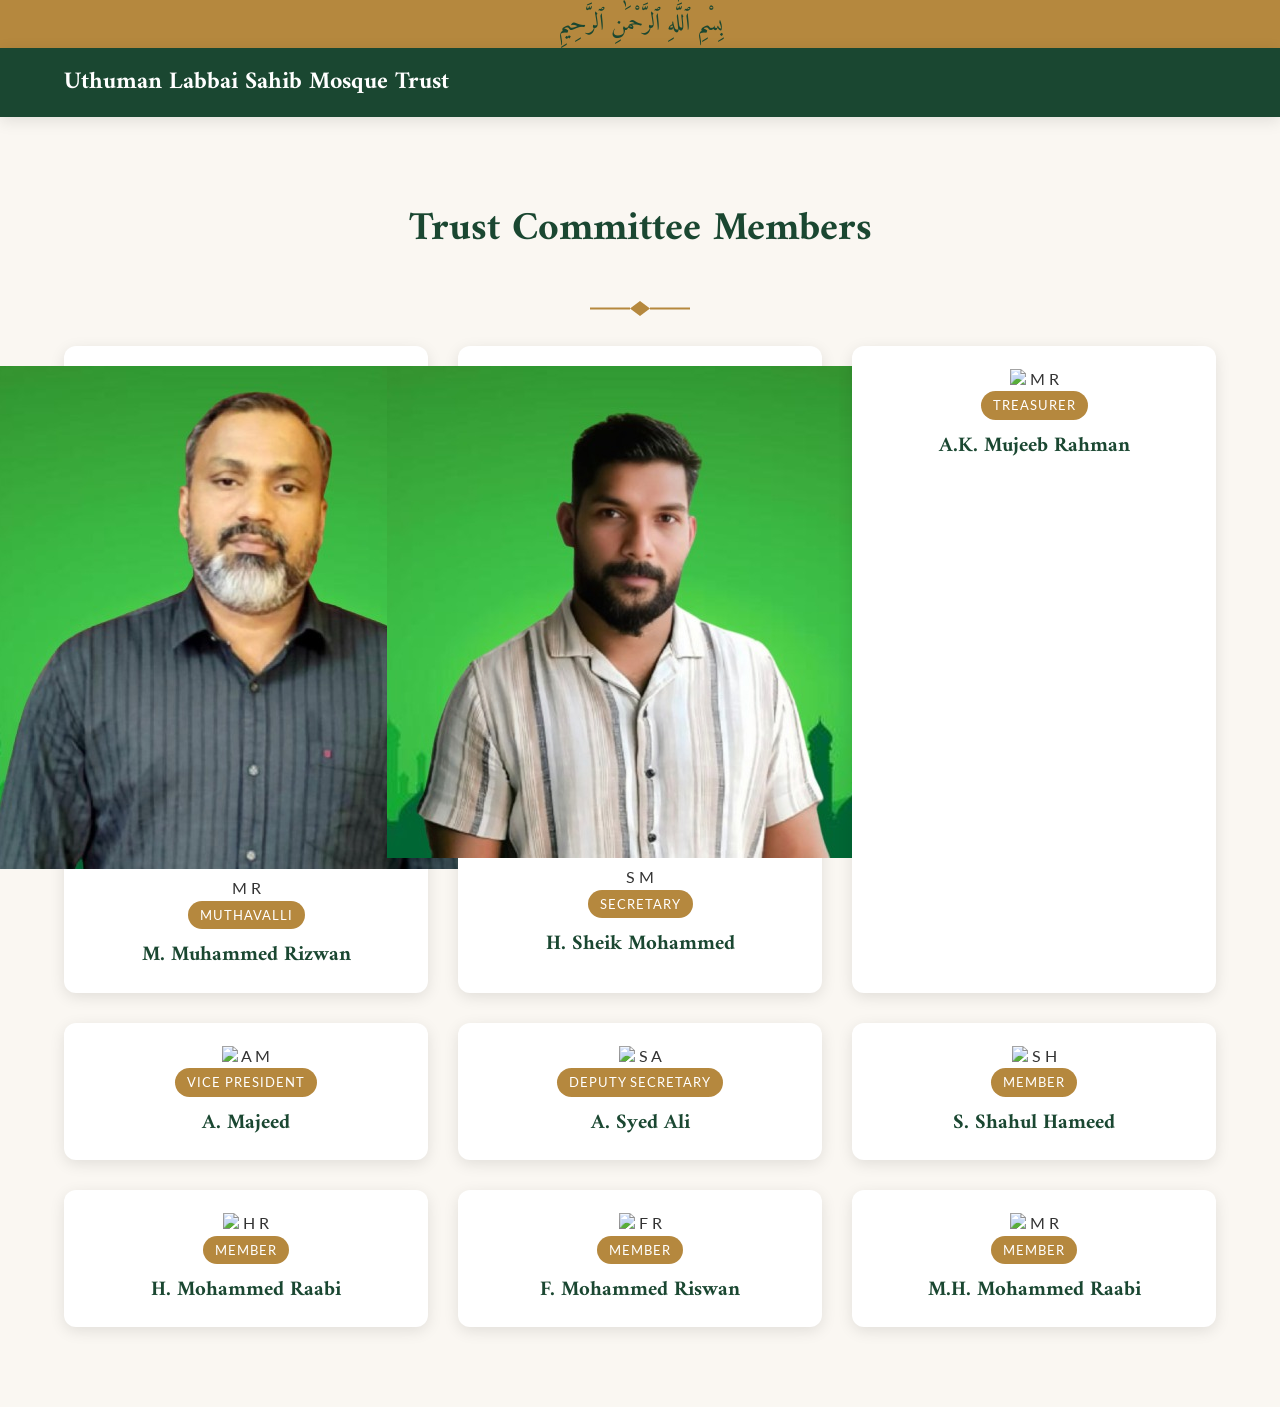
==== administration.html @ e51d4e7e "Update administration.html" ====
<!DOCTYPE html> 
<html lang="en">
<head>
    <meta charset="UTF-8">
    <meta name="viewport" content="width=device-width, initial-scale=1.0">
    <title>Administration - Uthuman Labbai Sahib Mosque Trust</title>
    <link rel="stylesheet" href="assets/css/style.css">
</head>
<body>

<div class="bismillah-banner arabic">بِسْمِ ٱللَّٰهِ ٱلرَّحْمَٰنِ ٱلرَّحِيمِ</div>

<header>
    <nav class="navbar">
        <a href="index.html" class="logo-area">
            <h1>Uthuman Labbai Sahib Mosque Trust</h1>
        </a>
    </nav>
</header>

<section>
    <h2 class="section-title">Trust Committee Members</h2>
    <div class="ornamental-divider"></div>

    <div class="grid-cards">

        <!-- CARD -->
        <div class="admin-card">
            <div class="img-box">
                <img src="assets/img/riswan.jpg" onerror="hideImg(this)">
                <span>M R</span>
            </div>
            <div class="role-badge">Muthavalli</div>
            <h3>M. Muhammed Rizwan</h3>
        </div>

        <div class="admin-card">
            <div class="img-box">
                <img src="assets/img/sheik.jpg" onerror="hideImg(this)">
                <span>S M</span>
            </div>
            <div class="role-badge">Secretary</div>
            <h3>H. Sheik Mohammed</h3>
        </div>

        <div class="admin-card">
            <div class="img-box">
                <img src="assets/img/mujeeb.jpg" onerror="hideImg(this)">
                <span>M R</span>
            </div>
            <div class="role-badge">Treasurer</div>
            <h3>A.K. Mujeeb Rahman</h3>
        </div>

        <div class="admin-card">
            <div class="img-box">
                <img src="assets/img/majeed.jpg" onerror="hideImg(this)">
                <span>A M</span>
            </div>
            <div class="role-badge">Vice President</div>
            <h3>A. Majeed</h3>
        </div>

        <div class="admin-card">
            <div class="img-box">
                <img src="assets/img/syed.jpg" onerror="hideImg(this)">
                <span>S A</span>
            </div>
            <div class="role-badge">Deputy Secretary</div>
            <h3>A. Syed Ali</h3>
        </div>

        <div class="admin-card">
            <div class="img-box">
                <img src="assets/img/shahul.jpg" onerror="hideImg(this)">
                <span>S H</span>
            </div>
            <div class="role-badge">Member</div>
            <h3>S. Shahul Hameed</h3>
        </div>

        <div class="admin-card">
            <div class="img-box">
                <img src="assets/img/raabi1.jpg" onerror="hideImg(this)">
                <span>H R</span>
            </div>
            <div class="role-badge">Member</div>
            <h3>H. Mohammed Raabi</h3>
        </div>

        <div class="admin-card">
            <div class="img-box">
                <img src="assets/img/riswan1.jpg" onerror="hideImg(this)">
                <span>F R</span>
            </div>
            <div class="role-badge">Member</div>
            <h3>F. Mohammed Riswan</h3>
        </div>

        <div class="admin-card">
            <div class="img-box">
                <img src="assets/img/raabi2.jpg" onerror="hideImg(this)">
                <span>M R</span>
            </div>
            <div class="role-badge">Member</div>
            <h3>M.H. Mohammed Raabi</h3>
        </div>

    </div>
</section>

<script>
function hideImg(img){
    img.style.display = "none";
}
</script>

</body>
</html>
---- assets/css/style.css ----
@import url('https://fonts.googleapis.com/css2?family=Amiri:ital,wght@0,400;0,700;1,400;1,700&family=Lato:wght@300;400;700;900&display=swap');

:root {
    --deep-green: #1a4731;
    --mid-green: #2d6a4f;
    --warm-gold: #b5883e;
    --cream-bg: #faf7f2;
    --white: #ffffff;
    --text-dark: #333333;
    --text-light: #f4f4f4;
    --shadow: 0 4px 15px rgba(0, 0, 0, 0.1);
    --border-radius: 12px;
    --transition: all 0.3s ease;
}

* {
    margin: 0;
    padding: 0;
    box-sizing: border-box;
}

body {
    font-family: 'Lato', sans-serif;
    background-color: var(--cream-bg);
    color: var(--text-dark);
    line-height: 1.6;
    background-image: radial-gradient(var(--warm-gold) 0.5px, transparent 0.5px);
    background-size: 20px 20px;
    background-color: var(--cream-bg);
    background-position: 0 0, 10px 10px;
    background-attachment: fixed;
}

h1, h2, h3, h4, h5, h6, .arabic {
    font-family: 'Amiri', serif;
}

.text-gold { color: var(--warm-gold); }
.text-green { color: var(--deep-green); }

/* Buttons */
.btn {
    display: inline-block;
    padding: 10px 24px;
    border-radius: 25px;
    text-decoration: none;
    font-weight: 700;
    transition: var(--transition);
    cursor: pointer;
    border: none;
}

.btn-primary {
    background-color: var(--warm-gold);
    color: var(--white);
}

.btn-primary:hover {
    background-color: #a37832;
    transform: translateY(-2px);
}

.btn-outline {
    background-color: transparent;
    border: 2px solid var(--warm-gold);
    color: var(--warm-gold);
}

.btn-outline:hover {
    background-color: var(--warm-gold);
    color: var(--white);
}

/* Header */
header {
    background-color: var(--deep-green);
    color: var(--white);
    position: sticky;
    top: 0;
    z-index: 1000;
    box-shadow: var(--shadow);
}

.bismillah-banner {
    background-color: var(--warm-gold);
    color: var(--deep-green);
    text-align: center;
    padding: 5px 0;
    font-size: 1.5rem;
}

.navbar {
    display: flex;
    justify-content: space-between;
    align-items: center;
    padding: 15px 5%;
    max-width: 1400px;
    margin: 0 auto;
}

.logo-area {
    display: flex;
    align-items: center;
    gap: 15px;
    text-decoration: none;
    color: var(--white);
}

.logo-area img {
    height: 50px;
}

.logo-area h1 {
    font-size: 1.5rem;
    margin: 0;
}

.nav-links {
    list-style: none;
    display: flex;
    gap: 25px;
}

.nav-links li a {
    color: var(--white);
    text-decoration: none;
    font-weight: 700;
    transition: var(--transition);
    position: relative;
}

.nav-links li a::after {
    content: '';
    position: absolute;
    bottom: -5px;
    left: 0;
    width: 0;
    height: 2px;
    background-color: var(--warm-gold);
    transition: var(--transition);
}

.nav-links li a:hover::after, .nav-links li a.active::after {
    width: 100%;
}

.nav-links li a:hover {
    color: var(--warm-gold);
}

.hamburger {
    display: none;
    cursor: pointer;
    font-size: 1.5rem;
    color: var(--white);
}

/* Hero Section */
.hero {
    position: relative;
    height: 70vh;
    min-height: 500px;
    background-image: url('../img/masjid_bg.png');
    background-size: cover;
    background-position: center;
    display: flex;
    align-items: center;
    justify-content: center;
    text-align: center;
    color: var(--white);
}

.hero::before {
    content: '';
    position: absolute;
    top: 0;
    left: 0;
    width: 100%;
    height: 100%;
    background: linear-gradient(rgba(26, 71, 49, 0.8), rgba(26, 71, 49, 0.95));
}

.hero-content {
    position: relative;
    z-index: 1;
    max-width: 800px;
    padding: 0 20px;
}

.arabic-greeting {
    font-size: 3rem;
    color: var(--warm-gold);
    margin-bottom: 10px;
}

.hero-title {
    font-size: 3.5rem;
    margin-bottom: 20px;
    letter-spacing: 1px;
}

.hero-subtitle {
    font-size: 1.2rem;
    margin-bottom: 30px;
    opacity: 0.9;
}

.hero-buttons {
    display: flex;
    gap: 15px;
    justify-content: center;
}

/* Strips & Banners */
.prayer-strip {
    background-color: var(--white);
    box-shadow: var(--shadow);
    display: flex;
    justify-content: space-between;
    align-items: center;
    padding: 20px 5%;
    flex-wrap: wrap;
    gap: 15px;
    position: relative;
    z-index: 10;
    margin-top: -30px;
    border-radius: var(--border-radius);
    max-width: 1200px;
    margin-left: auto;
    margin-right: auto;
}

.strip-label {
    color: var(--deep-green);
    font-weight: 700;
}

.prayer-time-item {
    display: flex;
    flex-direction: column;
    align-items: center;
}

.prayer-time-item span {
    font-size: 0.8rem;
    text-transform: uppercase;
    color: #666;
    letter-spacing: 1px;
}

.prayer-time-item strong {
    color: var(--deep-green);
    font-size: 1.1rem;
}

/* Sections General */
section {
    padding: 80px 5%;
    max-width: 1400px;
    margin: 0 auto;
}

.section-title {
    text-align: center;
    color: var(--deep-green);
    font-size: 2.5rem;
    margin-bottom: 40px;
    position: relative;
}

.ornamental-divider {
    display: block;
    margin: 15px auto 30px;
    width: 100px;
    height: 15px;
    background: url('data:image/svg+xml;utf8,<svg viewBox="0 0 100 15" xmlns="http://www.w3.org/2000/svg"><path d="M50 0 L60 7.5 L50 15 L40 7.5 Z" fill="%23b5883e"/><line x1="0" y1="7.5" x2="40" y2="7.5" stroke="%23b5883e" stroke-width="2"/><line x1="60" y1="7.5" x2="100" y2="7.5" stroke="%23b5883e" stroke-width="2"/></svg>') no-repeat center;
}

/* Prose/Welcome */
.welcome-prose {
    text-align: center;
    max-width: 800px;
    margin: 0 auto;
    font-size: 1.2rem;
    color: var(--text-dark);
}

/* Glassmorphism Cards Grid */
.grid-cards {
    display: grid;
    grid-template-columns: repeat(auto-fit, minmax(300px, 1fr));
    gap: 30px;
}

.glass-card {
    background: rgba(255, 255, 255, 0.7);
    backdrop-filter: blur(10px);
    -webkit-backdrop-filter: blur(10px);
    border: 1px solid rgba(255, 255, 255, 0.5);
    border-radius: var(--border-radius);
    padding: 30px;
    box-shadow: var(--shadow);
    transition: var(--transition);
    text-align: center;
}

.glass-card:hover {
    transform: translateY(-10px);
    box-shadow: 0 10px 25px rgba(26, 71, 49, 0.2);
}

.glass-card h3 {
    color: var(--deep-green);
    margin-bottom: 15px;
    font-size: 1.5rem;
}

.glass-card .icon {
    font-size: 2.5rem;
    color: var(--warm-gold);
    margin-bottom: 15px;
}

/* Quranic Banner */
.quran-banner {
    background-color: var(--deep-green);
    color: var(--warm-gold);
    text-align: center;
    padding: 60px 20px;
    border-radius: var(--border-radius);
    margin-top: 60px;
    box-shadow: inset 0 0 20px rgba(0,0,0,0.5);
}

.quran-banner .arabic-verse {
    font-size: 2.5rem;
    margin-bottom: 20px;
}

.quran-banner .translation {
    font-size: 1.2rem;
    color: var(--white);
    font-style: italic;
}

/* Dashboard / Quran Words Widget */
.quran-widget {
    background: var(--white);
    border-left: 5px solid var(--warm-gold);
    border-radius: var(--border-radius);
    padding: 30px;
    box-shadow: var(--shadow);
    text-align: center;
    max-width: 600px;
    margin: 40px auto;
}

.quran-widget .word-arabic {
    font-size: 3rem;
    color: var(--deep-green);
    margin-bottom: 15px;
}

.quran-widget .word-details {
    display: flex;
    justify-content: space-around;
    align-items: center;
    flex-wrap: wrap;
    gap: 15px;
}

.quran-widget .lang-item h4 {
    font-size: 0.9rem;
    text-transform: uppercase;
    color: #888;
}

.quran-widget .lang-item p {
    font-size: 1.2rem;
    font-weight: 700;
    color: var(--text-dark);
}

/* Tables */
.schedule-table {
    width: 100%;
    border-collapse: collapse;
    background: var(--white);
    box-shadow: var(--shadow);
    border-radius: var(--border-radius);
    overflow: hidden;
    margin-bottom: 40px;
}

.schedule-table th, .schedule-table td {
    padding: 15px;
    text-align: center;
    border-bottom: 1px solid #eee;
}

.schedule-table th {
    background-color: var(--deep-green);
    color: var(--white);
    font-family: 'Amiri', serif;
    font-size: 1.2rem;
}

.schedule-table tr.highlight, .schedule-table tr:hover {
    background-color: rgba(181, 136, 62, 0.1);
}

.schedule-table tr.highlight td:first-child {
    font-weight: 700;
    color: var(--deep-green);
}

/* Admin Cards */
.admin-card {
    display: flex;
    flex-direction: column;
    align-items: center;
    background: var(--white);
    border-radius: var(--border-radius);
    padding: 30px;
    box-shadow: var(--shadow);
    transition: var(--transition);
}

.admin-card:hover {
    transform: translateY(-5px);
}

.avatar {
    width: 100px;
    height: 100px;
    border-radius: 50%;
    background: linear-gradient(135deg, var(--deep-green), var(--mid-green));
    color: var(--white);
    display: flex;
    justify-content: center;
    align-items: center;
    font-size: 2.5rem;
    font-weight: 700;
    margin-bottom: 20px;
    border: 3px solid var(--warm-gold);
}

.admin-card .role-badge {
    background-color: var(--warm-gold);
    color: var(--white);
    padding: 4px 12px;
    border-radius: 20px;
    font-size: 0.8rem;
    text-transform: uppercase;
    letter-spacing: 1px;
    margin-bottom: 10px;
}

.admin-card h3 {
    color: var(--deep-green);
    font-size: 1.3rem;
}

/* Tags */
.tag {
    display: inline-block;
    padding: 4px 12px;
    border-radius: 12px;
    font-size: 0.75rem;
    font-weight: 700;
    text-transform: uppercase;
    margin-bottom: 10px;
}
.tag-event { background: var(--warm-gold); color: white; }
.tag-program { background: var(--mid-green); color: white; }
.tag-announcement { background: #e76f51; color: white; }

/* Filterable Gallery */
.gallery-filters {
    display: flex;
    justify-content: center;
    gap: 15px;
    margin-bottom: 30px;
    flex-wrap: wrap;
}

.filter-btn {
    padding: 8px 16px;
    border: none;
    background: transparent;
    cursor: pointer;
    font-family: inherit;
    font-weight: 700;
    color: var(--text-dark);
    border-bottom: 2px solid transparent;
    transition: var(--transition);
}

.filter-btn.active, .filter-btn:hover {
    color: var(--deep-green);
    border-bottom-color: var(--warm-gold);
}

.gallery-grid {
    display: grid;
    grid-template-columns: repeat(auto-fill, minmax(250px, 1fr));
    gap: 20px;
}

.gallery-item {
    position: relative;
    border-radius: var(--border-radius);
    overflow: hidden;
    cursor: pointer;
    box-shadow: var(--shadow);
    transition: var(--transition);
    background: #000;
}

.gallery-item img {
    width: 100%;
    height: 100%;
    aspect-ratio: 1;
    object-fit: cover;
    display: block;
    transition: transform 0.4s ease;
}

.gallery-item:hover img {
    transform: scale(1.1);
}

.gallery-item:hover {
    transform: scale(1.03);
}

.gallery-item::after {
    content: '';
    position: absolute;
    inset: 0;
    background: linear-gradient(to top, rgba(0,0,0,0.7), rgba(0,0,0,0.1));
}

.gallery-item h3 {
    position: absolute;
    bottom: 15px;
    left: 15px;
    right: 15px;
    color: white;
    z-index: 2;
}

.gallery-item:hover {
    transform: scale(1.03);
}

.gallery-item.bg-1 { background: linear-gradient(45deg, var(--deep-green), var(--mid-green)); }
.gallery-item.bg-2 { background: linear-gradient(45deg, var(--warm-gold), #d4af37); }
.gallery-item.bg-3 { background: linear-gradient(45deg, #1d3557, #457b9d); }

.gallery-item .emoji {
    font-size: 3rem;
    margin-bottom: 10px;
}

.admin-img {
    width: 100px;
    height: 100px;
    border-radius: 50%;
    object-fit: cover;
    margin-bottom: 15px;
    border: 3px solid var(--warm-gold);
    background-color: #eee; /* fallback background */
    display: block;
}

.admin-card {
    text-align: center;
    padding: 20px;
}

.admin-card.no-img::before {
    content: '';
    width: 100px;
    height: 100px;
    border-radius: 50%;
    background: linear-gradient(135deg, var(--deep-green), var(--mid-green));
    border: 3px solid var(--warm-gold);
    display: block;
    margin-bottom: 15px;
}

/* Lightbox */
.lightbox {
    display: none;
    position: fixed;
    z-index: 2000;
    top: 0;
    left: 0;
    width: 100%;
    height: 100%;
    background: rgba(0, 0, 0, 0.9);
    justify-content: center;
    align-items: center;
    flex-direction: column;
}

.lightbox.active {
    display: flex;
}

.lightbox-close {
    position: absolute;
    top: 30px;
    right: 40px;
    color: white;
    font-size: 2rem;
    cursor: pointer;
}

.lightbox-content {
    background: var(--white);
    padding: 40px;
    border-radius: var(--border-radius);
    text-align: center;
    max-width: 90%;
}

.lightbox-content .emoji {
    font-size: 5rem;
    margin-bottom: 20px;
}

.lightbox-content h3 {
    color: var(--deep-green);
    margin-bottom: 10px;
}

/* Footer */
footer {
    background-color: var(--deep-green);
    color: var(--white);
    padding: 60px 5% 20px;
    margin-top: 60px;
}

.footer-grid {
    display: grid;
    grid-template-columns: repeat(auto-fit, minmax(250px, 1fr));
    gap: 40px;
    max-width: 1400px;
    margin: 0 auto;
}

.footer-section h3 {
    color: var(--warm-gold);
    margin-bottom: 20px;
    font-size: 1.5rem;
}

.footer-section ul {
    list-style: none;
}

.footer-section ul li {
    margin-bottom: 10px;
}

.footer-section ul li a {
    color: var(--white);
    text-decoration: none;
    transition: var(--transition);
}

.footer-section ul li a:hover {
    color: var(--warm-gold);
}

.footer-bottom {
    text-align: center;
    border-top: 1px solid rgba(255, 255, 255, 0.1);
    margin-top: 40px;
    padding-top: 20px;
    font-size: 0.9rem;
    opacity: 0.8;
}

.footer-quote {
    font-style: italic;
    text-align: center;
    border-top: 1px solid rgba(255,255,255,0.1);
    padding-top: 20px;
    margin-top: 20px;
    color: var(--warm-gold);
}

/* Responsive */
@media (max-width: 768px) {
    .nav-links {
        display: none;
        flex-direction: column;
        width: 100%;
        position: absolute;
        top: 100%;
        left: 0;
        background-color: var(--deep-green);
        padding: 20px 0;
        text-align: center;
    }
    .nav-links.show {
        display: flex;
    }
    .hamburger {
        display: block;
    }
    .hero-title {
        font-size: 2.5rem;
    }
    .arabic-greeting {
        font-size: 2rem;
    }
    .prayer-strip {
        flex-direction: column;
        text-align: center;
    }
    .schedule-table {
        font-size: 0.9rem;
    }
}
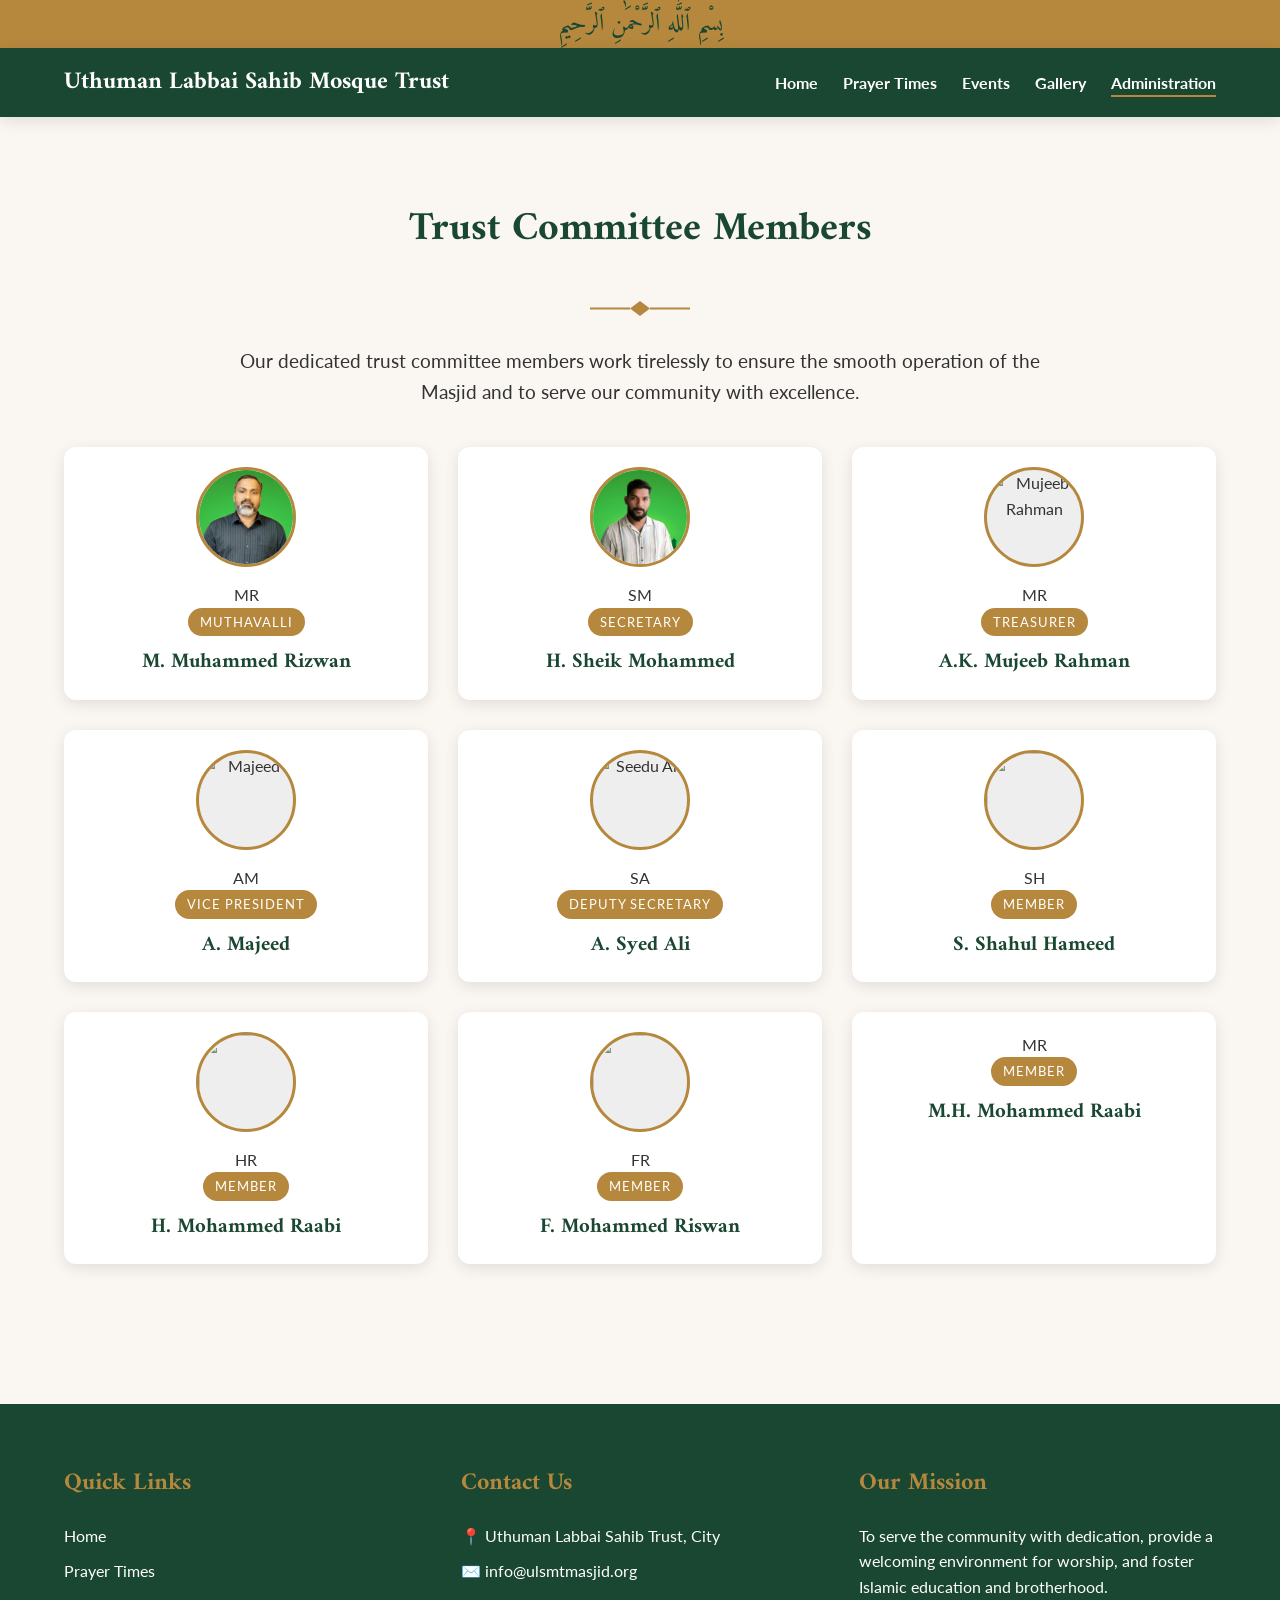
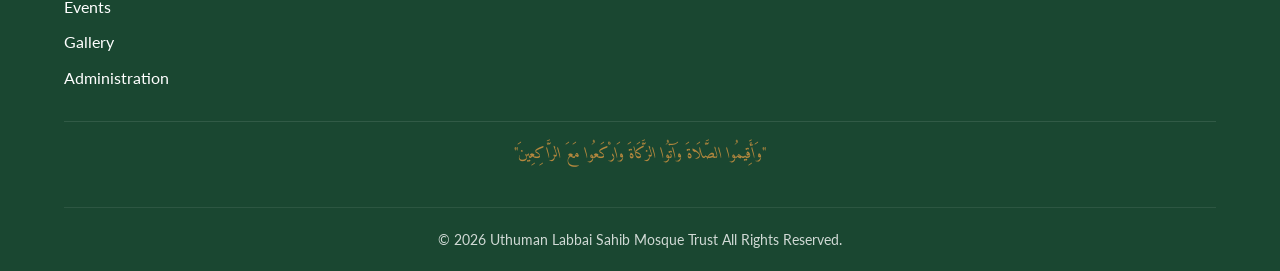
==== commit 92c97862: "Update administration.html" ====
--- a/administration.html
+++ b/administration.html
@@ -4,116 +4,149 @@
     <meta charset="UTF-8">
     <meta name="viewport" content="width=device-width, initial-scale=1.0">
     <title>Administration - Uthuman Labbai Sahib Mosque Trust</title>
+    <meta name="description" content="Meet the trust committee members of the Uthuman Labbai Sahib Trust Jummuah Masjid.">
     <link rel="stylesheet" href="assets/css/style.css">
 </head>
 <body>
+    <div class="bismillah-banner arabic">بِسْمِ ٱللَّٰهِ ٱلرَّحْمَٰنِ ٱلرَّحِيمِ</div>
 
-<div class="bismillah-banner arabic">بِسْمِ ٱللَّٰهِ ٱلرَّحْمَٰنِ ٱلرَّحِيمِ</div>
+    <header>
+        <nav class="navbar">
+            <a href="index.html" class="logo-area">
+                <h1>Uthuman Labbai Sahib Mosque Trust</h1>
+            </a>
+            <div class="hamburger" id="hamburger">☰</div>
+            <ul class="nav-links" id="nav-links">
+                <li><a href="index.html">Home</a></li>
+                <li><a href="prayer-times.html">Prayer Times</a></li>
+                <li><a href="events.html">Events</a></li>
+                <li><a href="gallery.html">Gallery</a></li>
+                <li><a href="administration.html" class="active">Administration</a></li>
+            </ul>
+        </nav>
+    </header>
 
-<header>
-    <nav class="navbar">
-        <a href="index.html" class="logo-area">
-            <h1>Uthuman Labbai Sahib Mosque Trust</h1>
-        </a>
-    </nav>
-</header>
+    <section>
+        <h2 class="section-title">Trust Committee Members</h2>
+        <div class="ornamental-divider"></div>
+        
+        <p class="welcome-prose" style="margin-bottom: 40px;">
+            Our dedicated trust committee members work tirelessly to ensure the smooth operation of the Masjid and to serve our community with excellence.
+        </p>
 
-<section>
-    <h2 class="section-title">Trust Committee Members</h2>
-    <div class="ornamental-divider"></div>
+   <div class="grid-cards">
 
-    <div class="grid-cards">
+    <!-- Admin 1 -->
+    <div class="admin-card">
+        <img src="assets/img/riswan.jpg" class="admin-img" alt="Rizwan" onerror="showFallback(this)">
+        <div class="avatar-fallback">MR</div>
+        <div class="role-badge">Muthavalli</div>
+        <h3>M. Muhammed Rizwan</h3>
+    </div>
+    
+    <!-- Admin 2 -->
+    <div class="admin-card">
+        <img src="assets/img/sheik.jpg" class="admin-img" alt="Sheik Mohammed" onerror="showFallback(this)">
+        <div class="avatar-fallback">SM</div>
+        <div class="role-badge">Secretary</div>
+        <h3>H. Sheik Mohammed</h3>
+    </div>
 
-        <!-- CARD -->
-        <div class="admin-card">
-            <div class="img-box">
-                <img src="assets/img/riswan.jpg" onerror="hideImg(this)">
-                <span>M R</span>
+    <!-- Admin 3 -->
+    <div class="admin-card">
+        <img src="assets/img/mujeeb.jpg" class="admin-img" alt="Mujeeb Rahman" onerror="showFallback(this)">
+        <div class="avatar-fallback">MR</div>
+        <div class="role-badge">Treasurer</div>
+        <h3>A.K. Mujeeb Rahman</h3>
+    </div>
+
+    <!-- Admin 4 -->
+    <div class="admin-card">
+        <img src="assets/img/majeed.jpg" class="admin-img" alt="Majeed" onerror="showFallback(this)">
+        <div class="avatar-fallback">AM</div>
+        <div class="role-badge">Vice President</div>
+        <h3>A. Majeed</h3>
+    </div>
+
+    <!-- Admin 5 -->
+    <div class="admin-card">
+        <img src="assets/img/syed.jpg" class="admin-img" alt="Seedu Ali" onerror="showFallback(this)">
+        <div class="avatar-fallback">SA</div>
+        <div class="role-badge">Deputy Secretary</div>
+        <h3>A. Syed Ali</h3>
+    </div>
+
+    <div class="admin-card">
+        <img src="assets/img/shahul.jpg" class="admin-img" onerror="showFallback(this)">
+        <div class="avatar-fallback">SH</div>
+        <div class="role-badge">Member</div>
+        <h3>S. Shahul Hameed</h3>
+    </div>
+
+    <div class="admin-card">
+        <img src="assets/img/raabi1.jpg" class="admin-img" onerror="showFallback(this)">
+        <div class="avatar-fallback">HR</div>
+        <div class="role-badge">Member</div>
+        <h3>H. Mohammed Raabi</h3>
+    </div>
+
+    <div class="admin-card">
+        <img src="assets/img/riswan1.jpg" class="admin-img" onerror="showFallback(this)">
+        <div class="avatar-fallback">FR</div>
+        <div class="role-badge">Member</div>
+        <h3>F. Mohammed Riswan</h3>
+    </div>
+
+    <div class="admin-card">
+        <img src="assets/img/raabi2.jpg" class="admin-img" onerror="showFallback(this)">
+        <div class="avatar-fallback">MR</div>
+        <div class="role-badge">Member</div>
+        <h3>M.H. Mohammed Raabi</h3>
+    </div>
+
+</div>
+    </section>
+
+    <footer>
+        <div class="footer-grid">
+            <div class="footer-section">
+                <h3>Quick Links</h3>
+                <ul>
+                    <li><a href="index.html">Home</a></li>
+                    <li><a href="prayer-times.html">Prayer Times</a></li>
+                    <li><a href="events.html">Events</a></li>
+                    <li><a href="gallery.html">Gallery</a></li>
+                    <li><a href="administration.html">Administration</a></li>
+                </ul>
             </div>
-            <div class="role-badge">Muthavalli</div>
-            <h3>M. Muhammed Rizwan</h3>
+            <div class="footer-section">
+                <h3>Contact Us</h3>
+                <ul>
+                    <li>📍 Uthuman Labbai Sahib Trust, City</li>
+                    <li>✉️ info@ulsmtmasjid.org</li>
+                </ul>
+            </div>
+            <div class="footer-section">
+                <h3>Our Mission</h3>
+                <p>To serve the community with dedication, provide a welcoming environment for worship, and foster Islamic education and brotherhood.</p>
+            </div>
         </div>
 
-        <div class="admin-card">
-            <div class="img-box">
-                <img src="assets/img/sheik.jpg" onerror="hideImg(this)">
-                <span>S M</span>
-            </div>
-            <div class="role-badge">Secretary</div>
-            <h3>H. Sheik Mohammed</h3>
+        <div class="footer-quote arabic">
+            "وَأَقِيمُوا الصَّلَاةَ وَآتُوا الزَّكَاةَ وَارْكَعُوا مَعَ الرَّاكِعِينَ"
         </div>
 
-        <div class="admin-card">
-            <div class="img-box">
-                <img src="assets/img/mujeeb.jpg" onerror="hideImg(this)">
-                <span>M R</span>
-            </div>
-            <div class="role-badge">Treasurer</div>
-            <h3>A.K. Mujeeb Rahman</h3>
+        <div class="footer-bottom">
+            <p>&copy; 2026 Uthuman Labbai Sahib Mosque Trust All Rights Reserved.</p>
         </div>
+    </footer>
 
-        <div class="admin-card">
-            <div class="img-box">
-                <img src="assets/img/majeed.jpg" onerror="hideImg(this)">
-                <span>A M</span>
-            </div>
-            <div class="role-badge">Vice President</div>
-            <h3>A. Majeed</h3>
-        </div>
+    <script>
+        function showFallback(img){
+            img.style.display = "none";
+        }
+    </script>
 
-        <div class="admin-card">
-            <div class="img-box">
-                <img src="assets/img/syed.jpg" onerror="hideImg(this)">
-                <span>S A</span>
-            </div>
-            <div class="role-badge">Deputy Secretary</div>
-            <h3>A. Syed Ali</h3>
-        </div>
-
-        <div class="admin-card">
-            <div class="img-box">
-                <img src="assets/img/shahul.jpg" onerror="hideImg(this)">
-                <span>S H</span>
-            </div>
-            <div class="role-badge">Member</div>
-            <h3>S. Shahul Hameed</h3>
-        </div>
-
-        <div class="admin-card">
-            <div class="img-box">
-                <img src="assets/img/raabi1.jpg" onerror="hideImg(this)">
-                <span>H R</span>
-            </div>
-            <div class="role-badge">Member</div>
-            <h3>H. Mohammed Raabi</h3>
-        </div>
-
-        <div class="admin-card">
-            <div class="img-box">
-                <img src="assets/img/riswan1.jpg" onerror="hideImg(this)">
-                <span>F R</span>
-            </div>
-            <div class="role-badge">Member</div>
-            <h3>F. Mohammed Riswan</h3>
-        </div>
-
-        <div class="admin-card">
-            <div class="img-box">
-                <img src="assets/img/raabi2.jpg" onerror="hideImg(this)">
-                <span>M R</span>
-            </div>
-            <div class="role-badge">Member</div>
-            <h3>M.H. Mohammed Raabi</h3>
-        </div>
-
-    </div>
-</section>
-
-<script>
-function hideImg(img){
-    img.style.display = "none";
-}
-</script>
-
+    <script src="assets/js/script.js"></script>
 </body>
 </html>
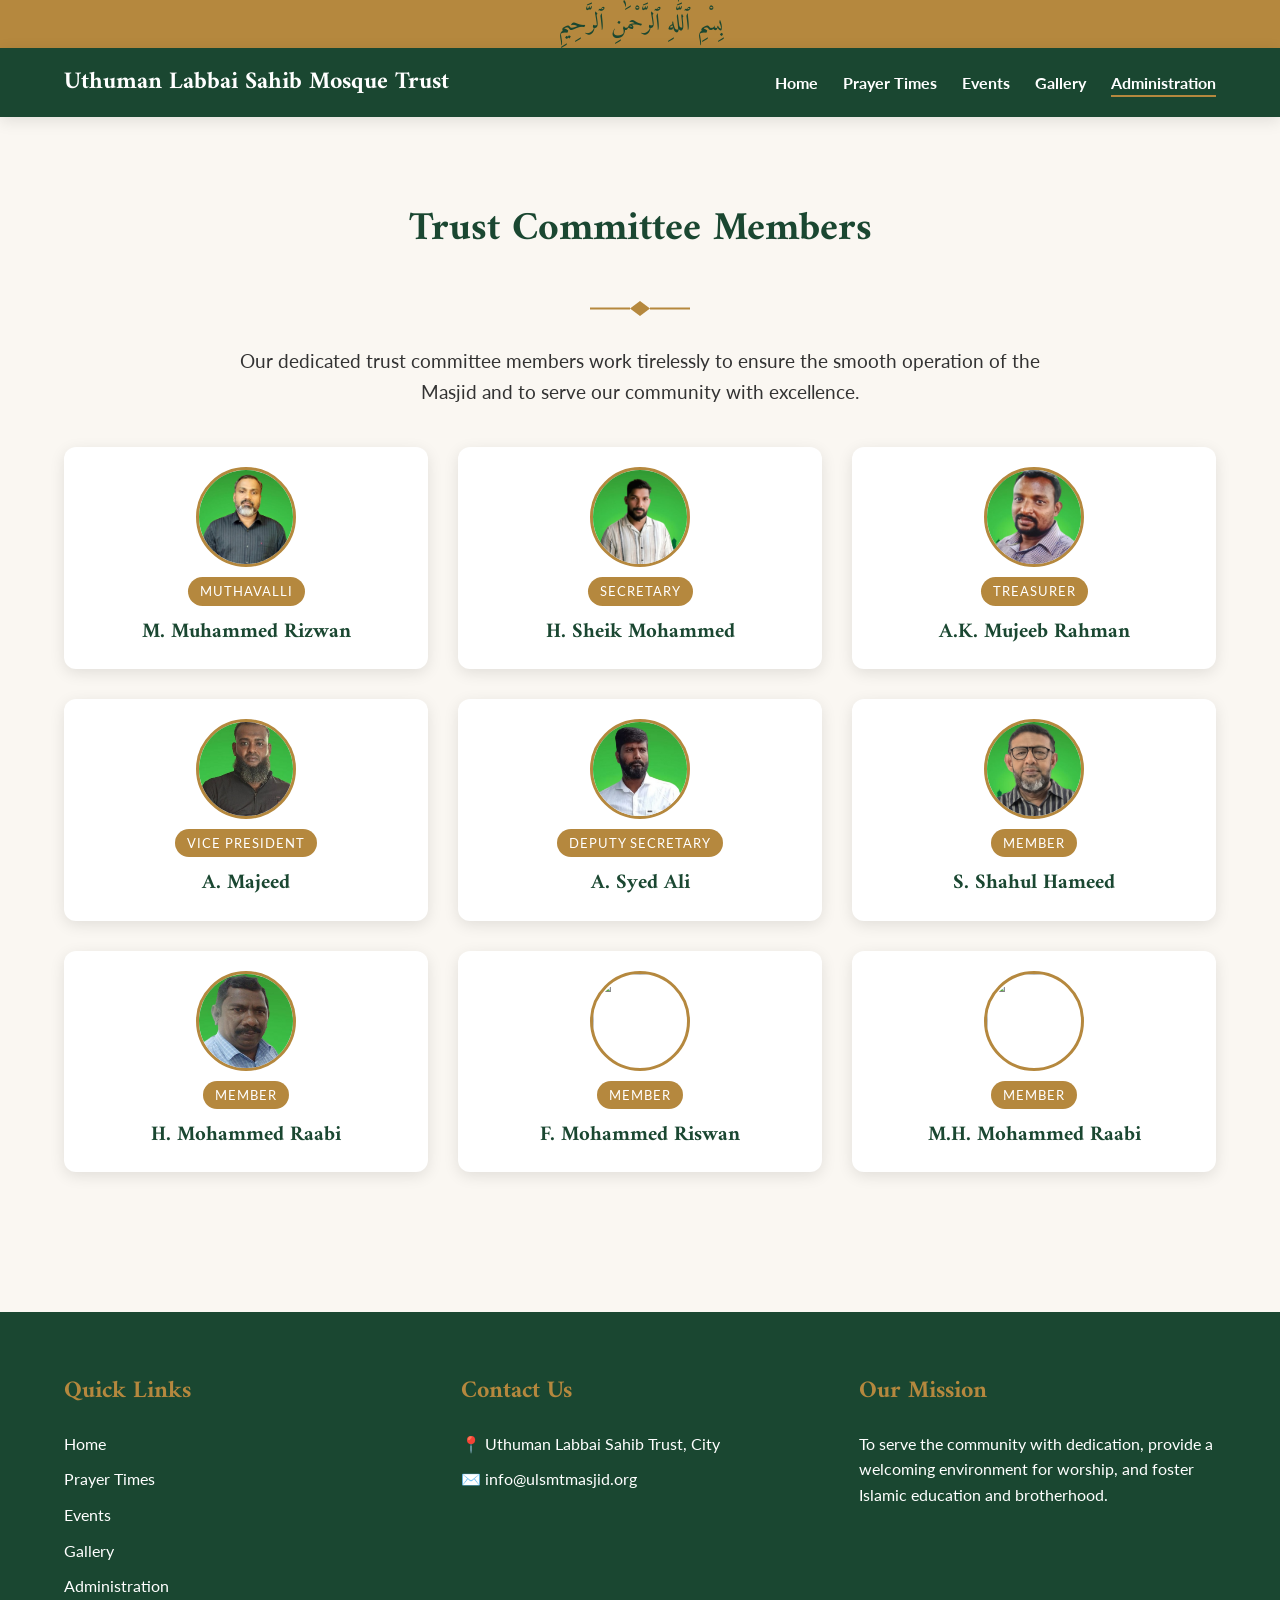
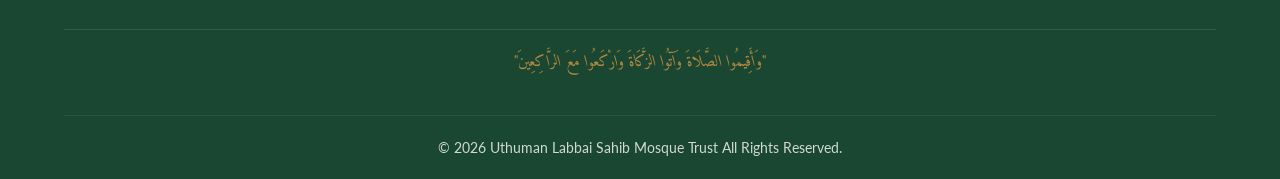
==== commit feccb55d: "Update administration.html" ====
--- a/administration.html
+++ b/administration.html
@@ -70,7 +70,7 @@
 
     <!-- Admin 5 -->
     <div class="admin-card">
-        <img src="assets/img/syed.jpg" class="admin-img" alt="Seedu Ali" onerror="showFallback(this)">
+        <img src="assets/img/syedali.jpg" class="admin-img" alt="Seedu Ali" onerror="showFallback(this)">
         <div class="avatar-fallback">SA</div>
         <div class="role-badge">Deputy Secretary</div>
         <h3>A. Syed Ali</h3>
@@ -84,7 +84,7 @@
     </div>
 
     <div class="admin-card">
-        <img src="assets/img/raabi1.jpg" class="admin-img" onerror="showFallback(this)">
+        <img src="assets/img/mhrabi.jpg" class="admin-img" onerror="showFallback(this)">
         <div class="avatar-fallback">HR</div>
         <div class="role-badge">Member</div>
         <h3>H. Mohammed Raabi</h3>
--- a/assets/css/style.css
+++ b/assets/css/style.css
@@ -563,31 +563,38 @@
     margin-bottom: 10px;
 }
 
+
+
 .admin-img {
     width: 100px;
     height: 100px;
     border-radius: 50%;
     object-fit: cover;
-    margin-bottom: 15px;
+    margin-bottom: 10px;
     border: 3px solid var(--warm-gold);
-    background-color: #eee; /* fallback background */
-    display: block;
-}
-
-.admin-card {
-    text-align: center;
-    padding: 20px;
-}
-
-.admin-card.no-img::before {
-    content: '';
+}
+.avatar-fallback {
     width: 100px;
     height: 100px;
     border-radius: 50%;
     background: linear-gradient(135deg, var(--deep-green), var(--mid-green));
+    color: white;
+    display: flex; /* 🔥 always flex */
+    justify-content: center;
+    align-items: center;
+    font-size: 2rem;
+    font-weight: bold;
+    margin-bottom: 10px;
     border: 3px solid var(--warm-gold);
-    display: block;
-    margin-bottom: 15px;
+    position: absolute;
+    top: 0;
+    left: 0;
+    opacity: 0; /* 🔥 hidden initially */
+}
+
+.admin-card {
+    text-align: center;
+    padding: 20px;
 }
 
 /* Lightbox */
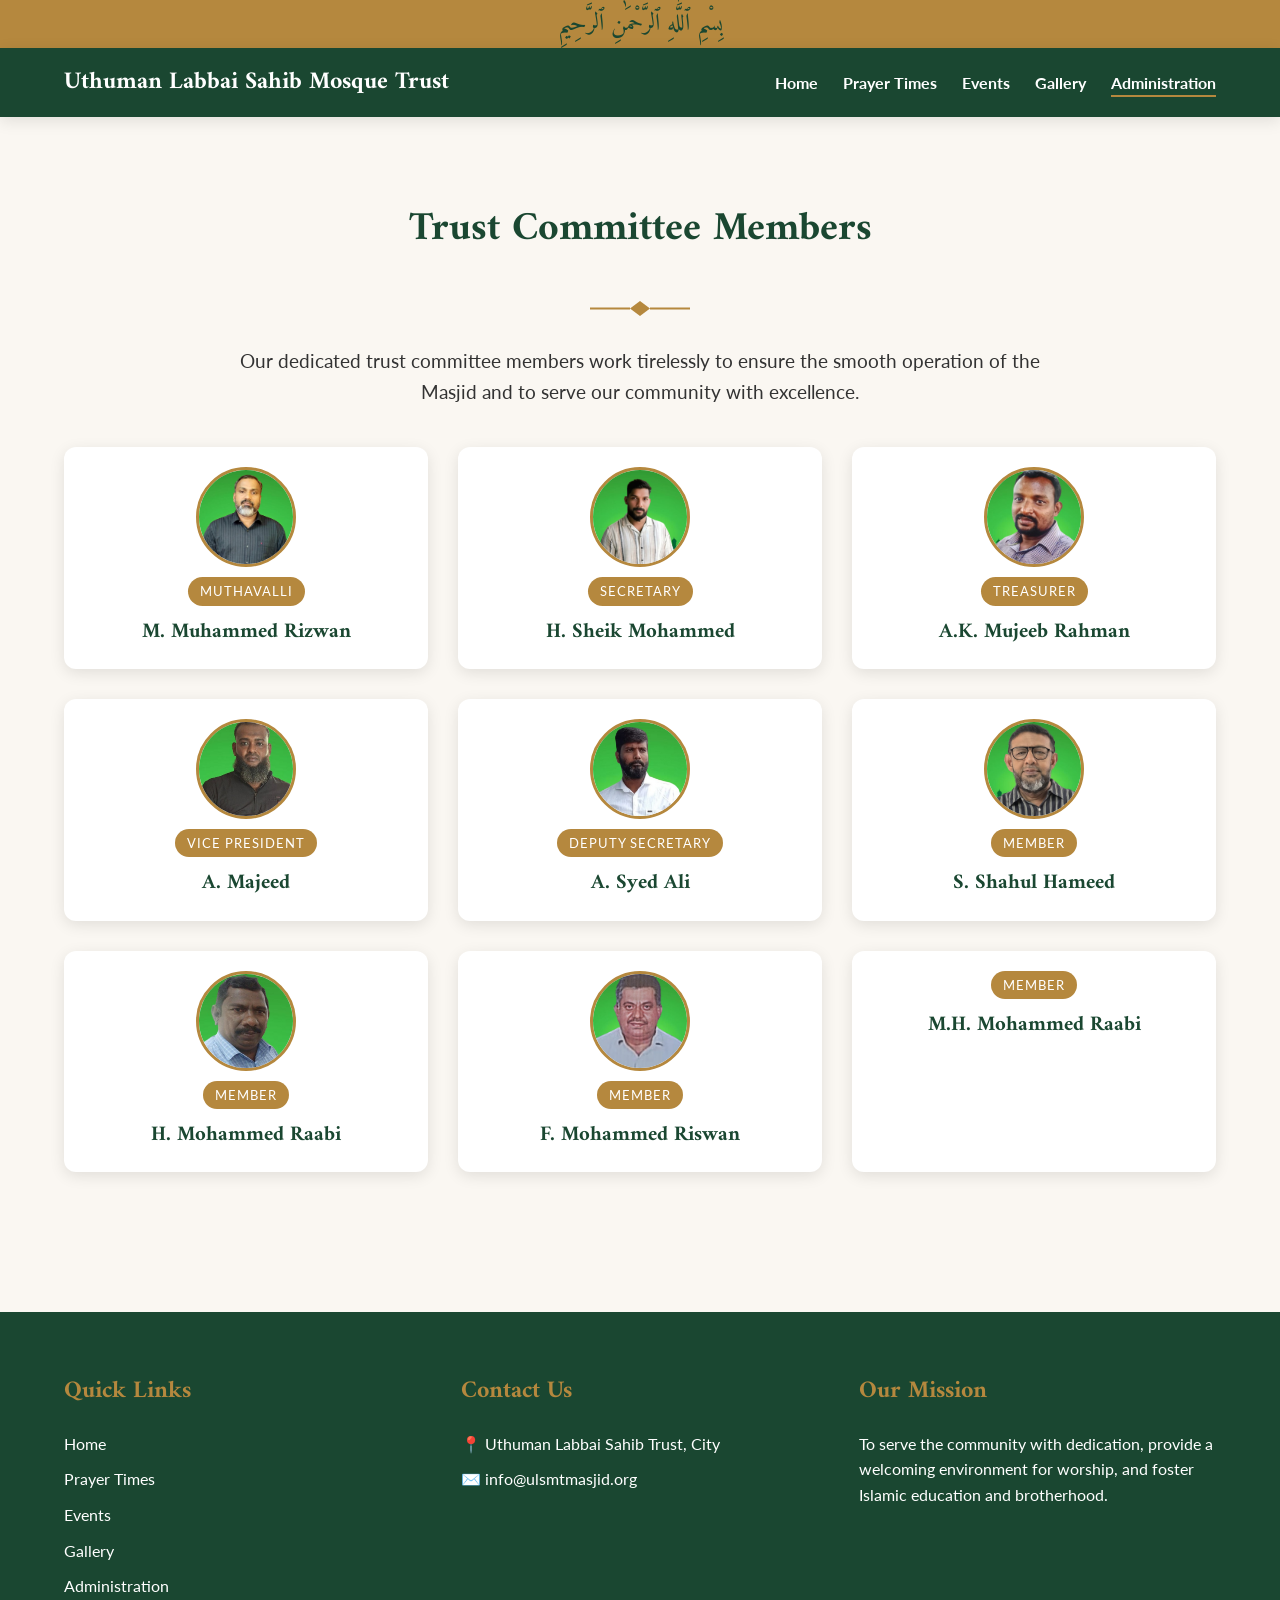
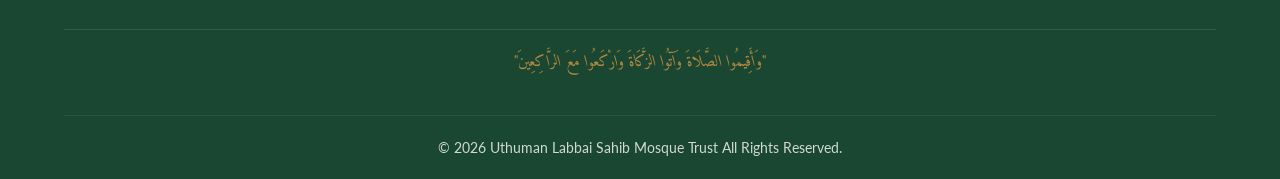
==== commit ed5c0676: "Update administration.html" ====
--- a/administration.html
+++ b/administration.html
@@ -91,14 +91,14 @@
     </div>
 
     <div class="admin-card">
-        <img src="assets/img/riswan1.jpg" class="admin-img" onerror="showFallback(this)">
+        <img src="assets/img/friswan.jpg" class="admin-img" onerror="showFallback(this)">
         <div class="avatar-fallback">FR</div>
         <div class="role-badge">Member</div>
         <h3>F. Mohammed Riswan</h3>
     </div>
 
     <div class="admin-card">
-        <img src="assets/img/raabi2.jpg" class="admin-img" onerror="showFallback(this)">
+        <img src="assets/img/hrabi.jpg" class="admin-img" onerror="showFallback(this)">
         <div class="avatar-fallback">MR</div>
         <div class="role-badge">Member</div>
         <h3>M.H. Mohammed Raabi</h3>
@@ -145,6 +145,24 @@
         function showFallback(img){
             img.style.display = "none";
         }
+        async function loadPrayerTimes() {
+    try {
+        const response = await fetch("https://api.aladhan.com/v1/timingsByCity?city=Nagercoil&country=India&method=1");
+        const data = await response.json();
+
+        const timings = data.data.timings;
+
+        document.querySelector(".fajr").innerText = timings.Fajr;
+        document.querySelector(".dhuhr").innerText = timings.Dhuhr;
+        document.querySelector(".asr").innerText = timings.Asr;
+        document.querySelector(".maghrib").innerText = timings.Maghrib;
+        document.querySelector(".isha").innerText = timings.Isha;
+    } catch (error) {
+        console.error("Error fetching prayer times:", error);
+    }
+}
+
+loadPrayerTimes();
     </script>
 
     <script src="assets/js/script.js"></script>
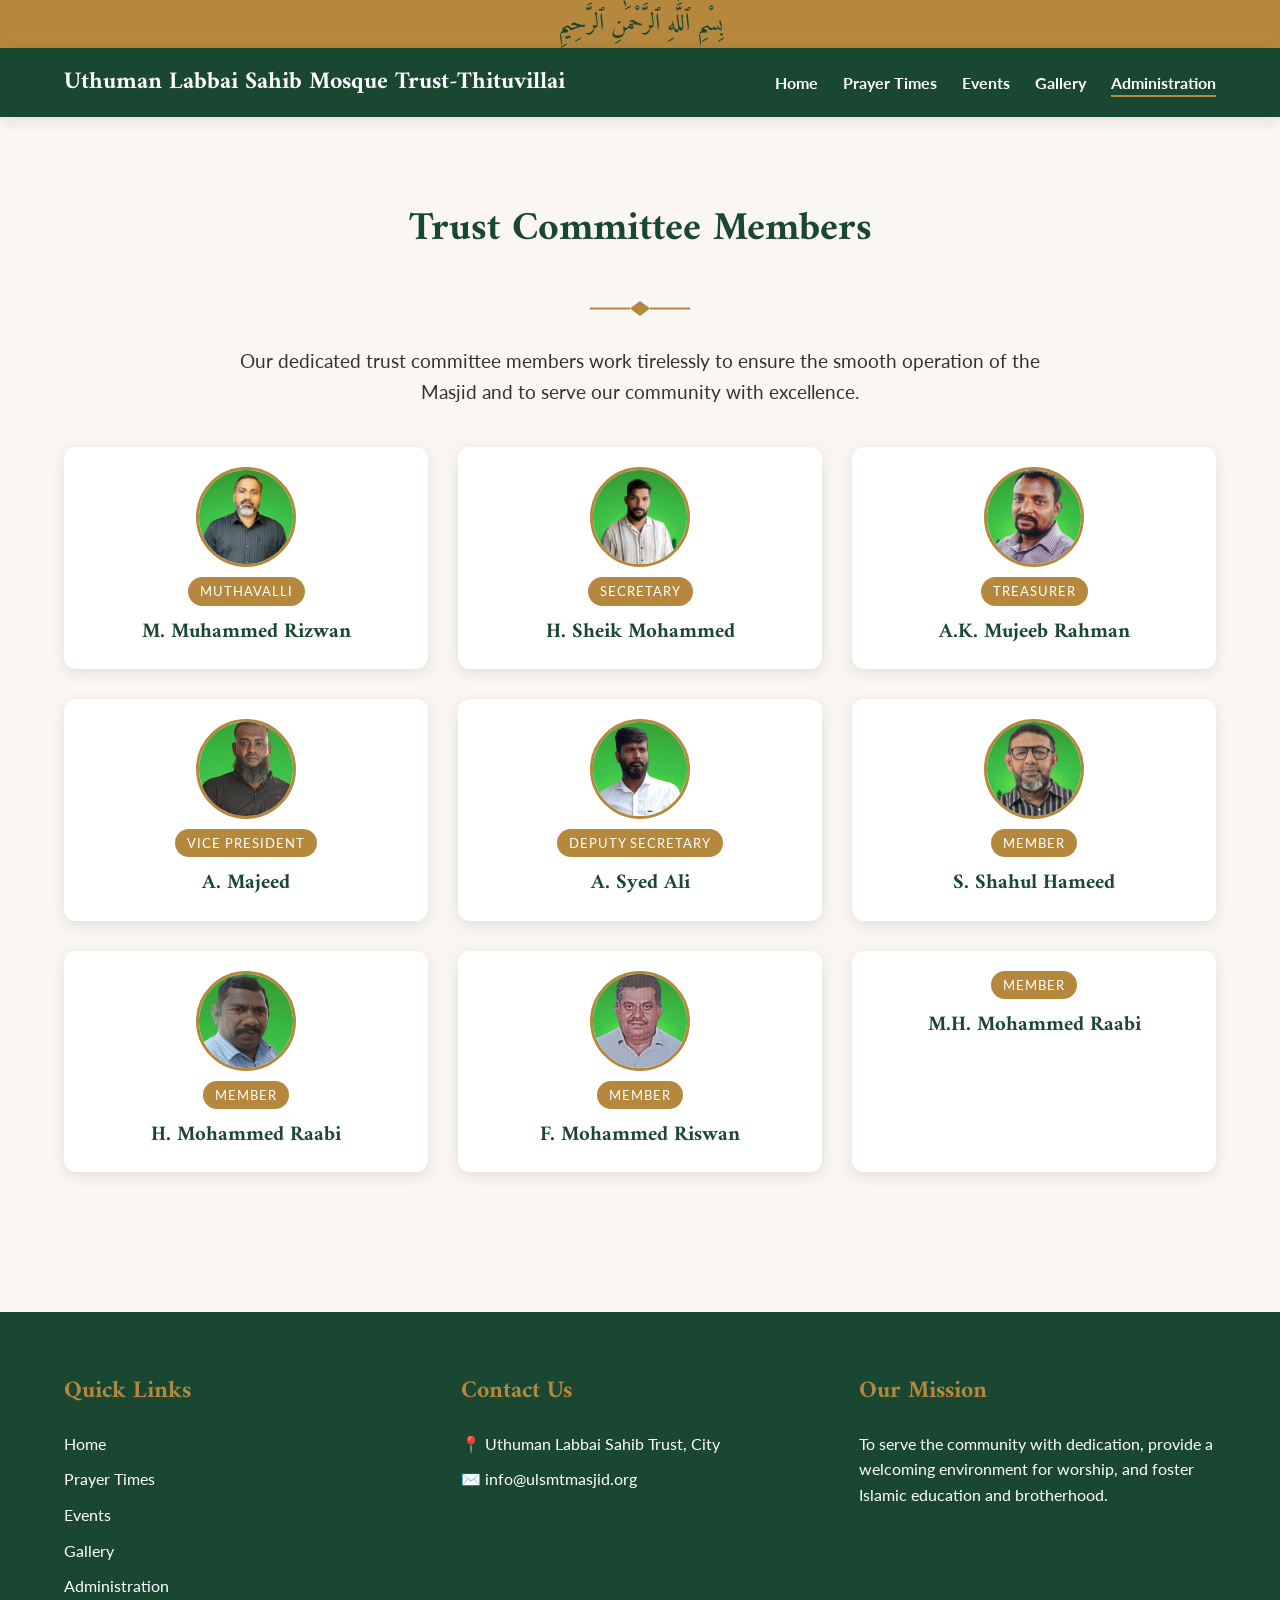
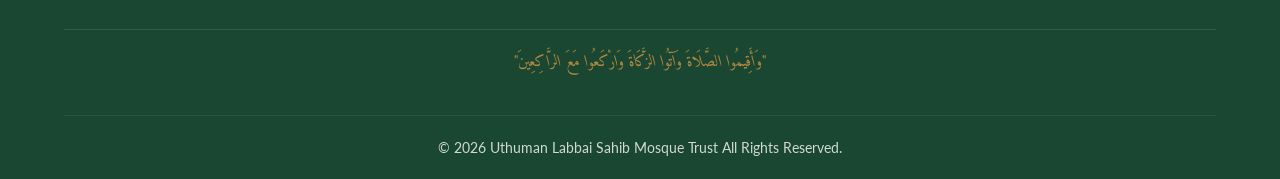
==== commit d0a5345e: "Update administration.html" ====
--- a/administration.html
+++ b/administration.html
@@ -13,7 +13,7 @@
     <header>
         <nav class="navbar">
             <a href="index.html" class="logo-area">
-                <h1>Uthuman Labbai Sahib Mosque Trust</h1>
+                <h1>Uthuman Labbai Sahib Mosque Trust-Thituvillai</h1>
             </a>
             <div class="hamburger" id="hamburger">☰</div>
             <ul class="nav-links" id="nav-links">
@@ -145,24 +145,7 @@
         function showFallback(img){
             img.style.display = "none";
         }
-        async function loadPrayerTimes() {
-    try {
-        const response = await fetch("https://api.aladhan.com/v1/timingsByCity?city=Nagercoil&country=India&method=1");
-        const data = await response.json();
-
-        const timings = data.data.timings;
-
-        document.querySelector(".fajr").innerText = timings.Fajr;
-        document.querySelector(".dhuhr").innerText = timings.Dhuhr;
-        document.querySelector(".asr").innerText = timings.Asr;
-        document.querySelector(".maghrib").innerText = timings.Maghrib;
-        document.querySelector(".isha").innerText = timings.Isha;
-    } catch (error) {
-        console.error("Error fetching prayer times:", error);
-    }
-}
-
-loadPrayerTimes();
+   
     </script>
 
     <script src="assets/js/script.js"></script>
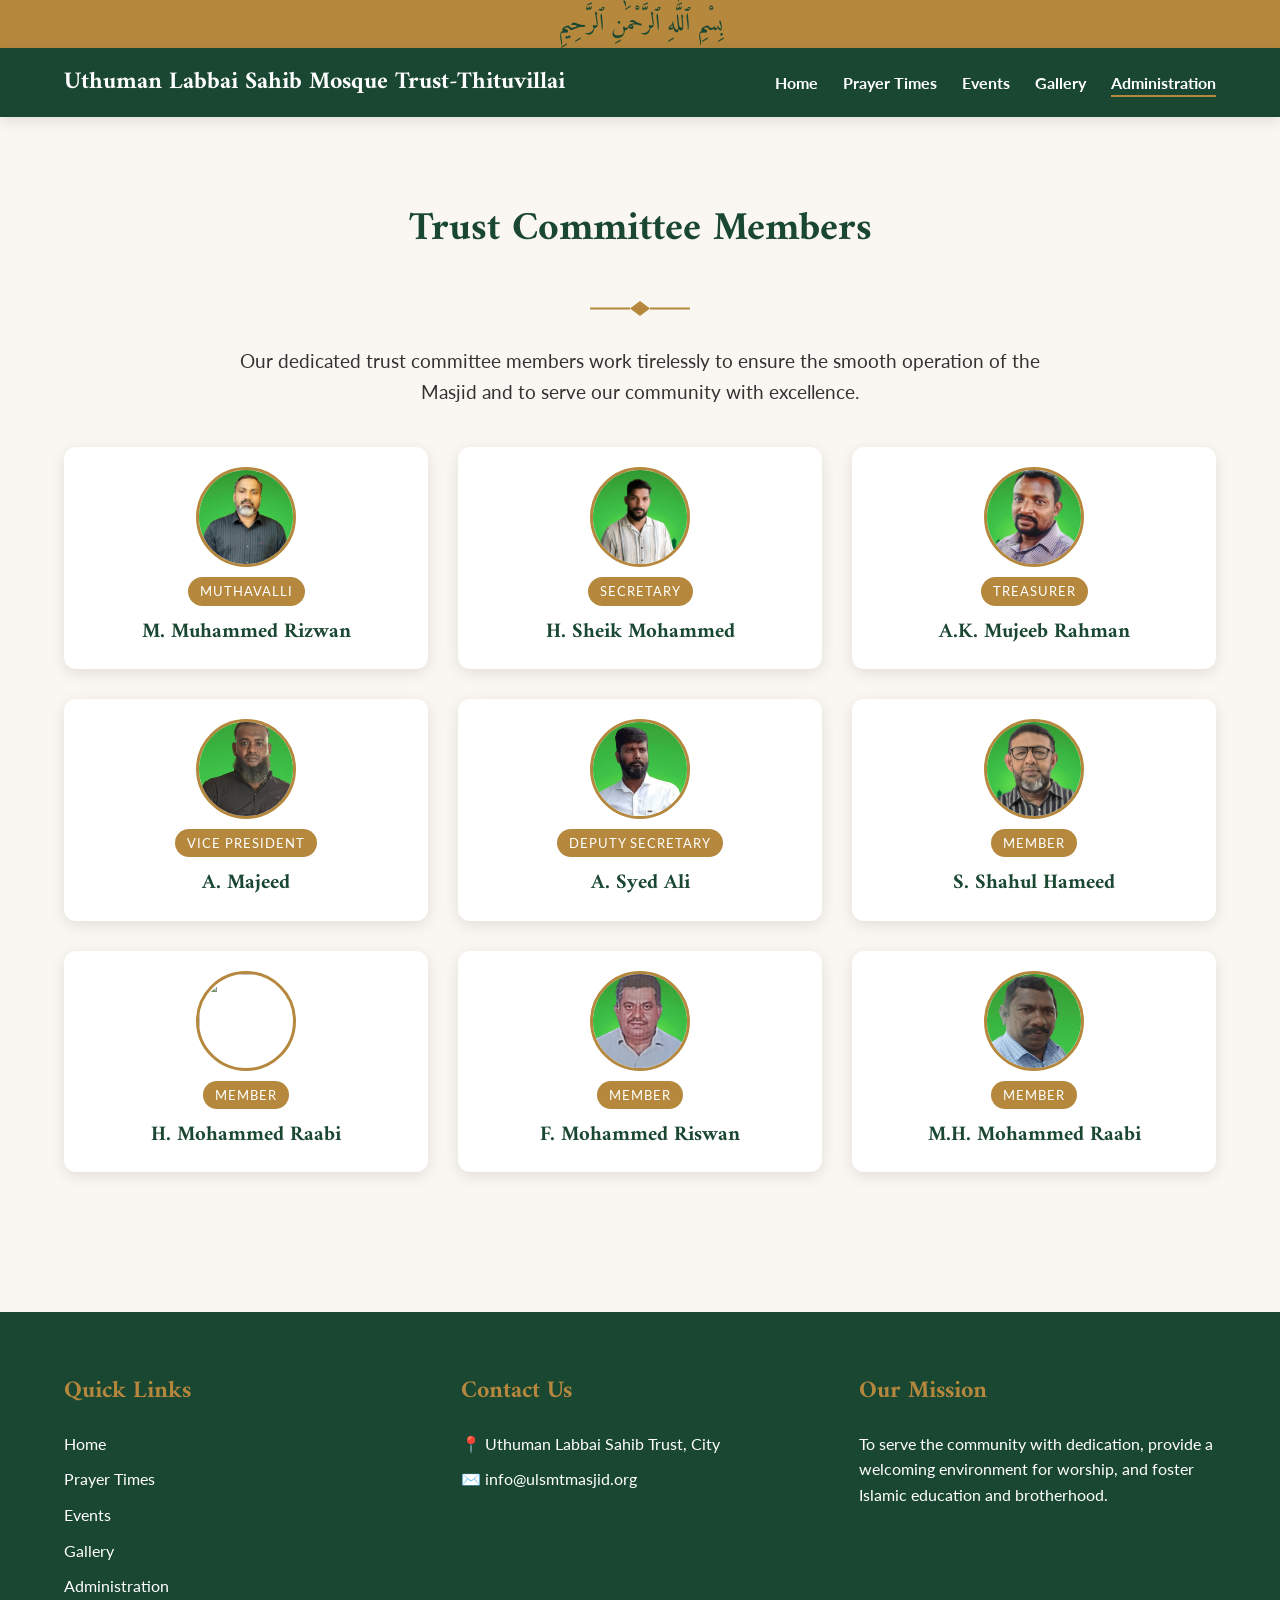
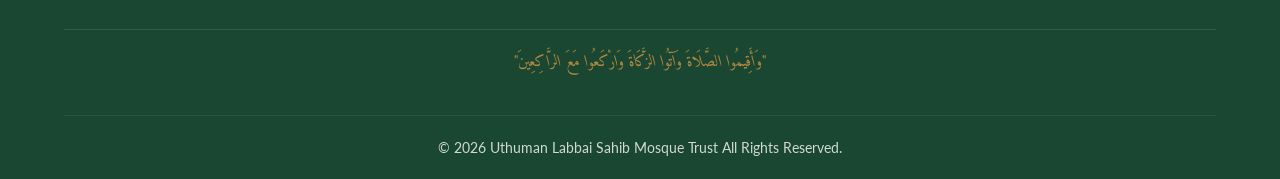
==== commit c411b2f7: "Update administration.html" ====
--- a/administration.html
+++ b/administration.html
@@ -84,7 +84,7 @@
     </div>
 
     <div class="admin-card">
-        <img src="assets/img/mhrabi.jpg" class="admin-img" onerror="showFallback(this)">
+        <img src="assets/img/hrabi.jpg" class="admin-img" onerror="showFallback(this)">
         <div class="avatar-fallback">HR</div>
         <div class="role-badge">Member</div>
         <h3>H. Mohammed Raabi</h3>
@@ -98,7 +98,7 @@
     </div>
 
     <div class="admin-card">
-        <img src="assets/img/hrabi.jpg" class="admin-img" onerror="showFallback(this)">
+        <img src="assets/img/mhrabi.jpg" class="admin-img" onerror="showFallback(this)">
         <div class="avatar-fallback">MR</div>
         <div class="role-badge">Member</div>
         <h3>M.H. Mohammed Raabi</h3>
